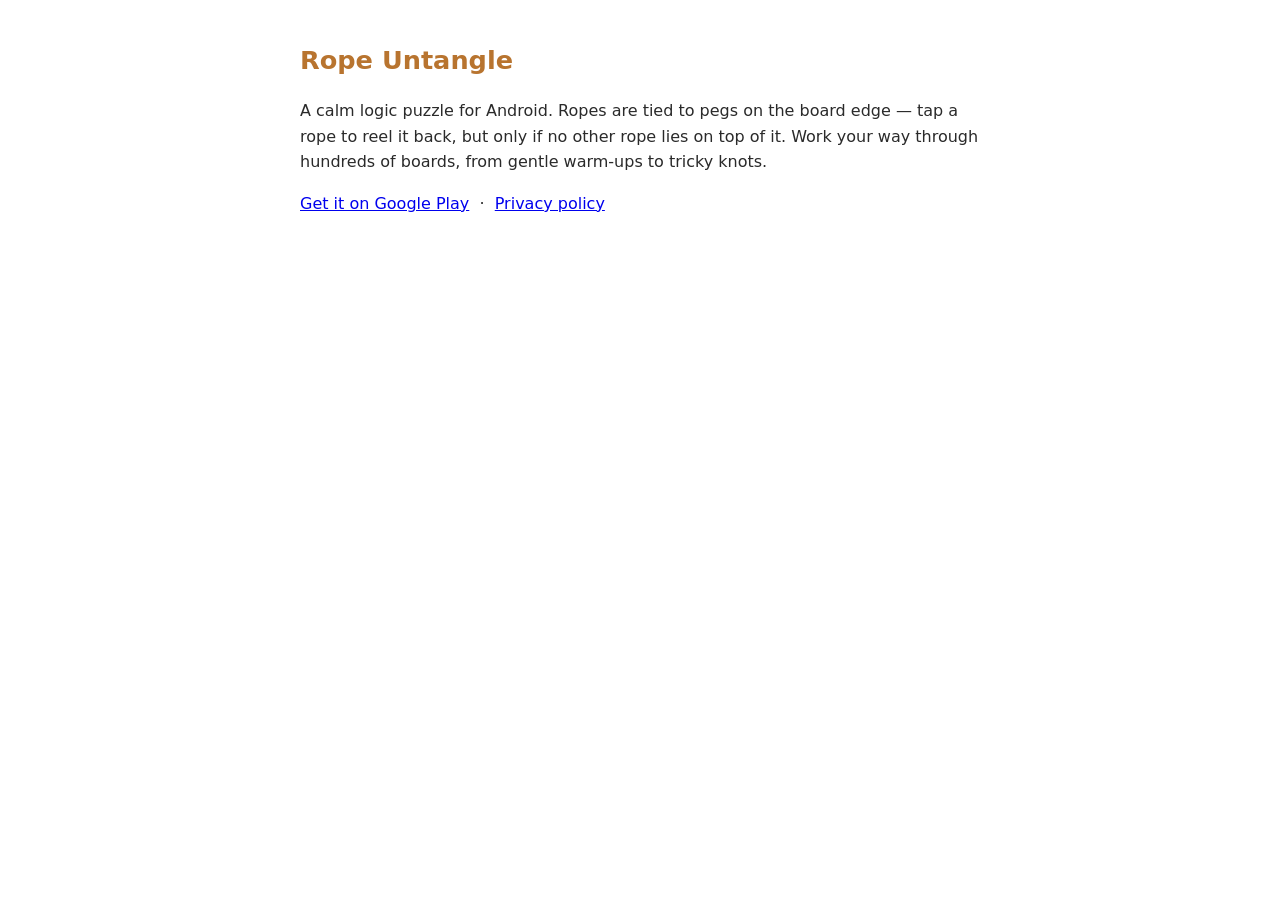
==== index.html @ ff1aed51 "initial version" ====
<!doctype html>
<html lang="en"><head><meta charset="utf-8"><meta name="viewport" content="width=device-width, initial-scale=1">
<title>Rope Untangle</title>
<style>body{font-family:system-ui,sans-serif;max-width:680px;margin:40px auto;padding:0 20px;line-height:1.6;color:#2a2a2a}h1{font-size:1.6rem;color:#B8742F}</style>
</head><body>
<h1>Rope Untangle</h1>
<p>A calm logic puzzle for Android. Ropes are tied to pegs on the board edge — tap a rope to reel it back, but only if no other rope lies on top of it. Work your way through hundreds of boards, from gentle warm-ups to tricky knots.</p>
<p><a href="https://play.google.com/store/apps/details?id=com.harim.ropeuntangle">Get it on Google Play</a> &nbsp;·&nbsp; <a href="privacy-policy.html">Privacy policy</a></p>
</body></html>
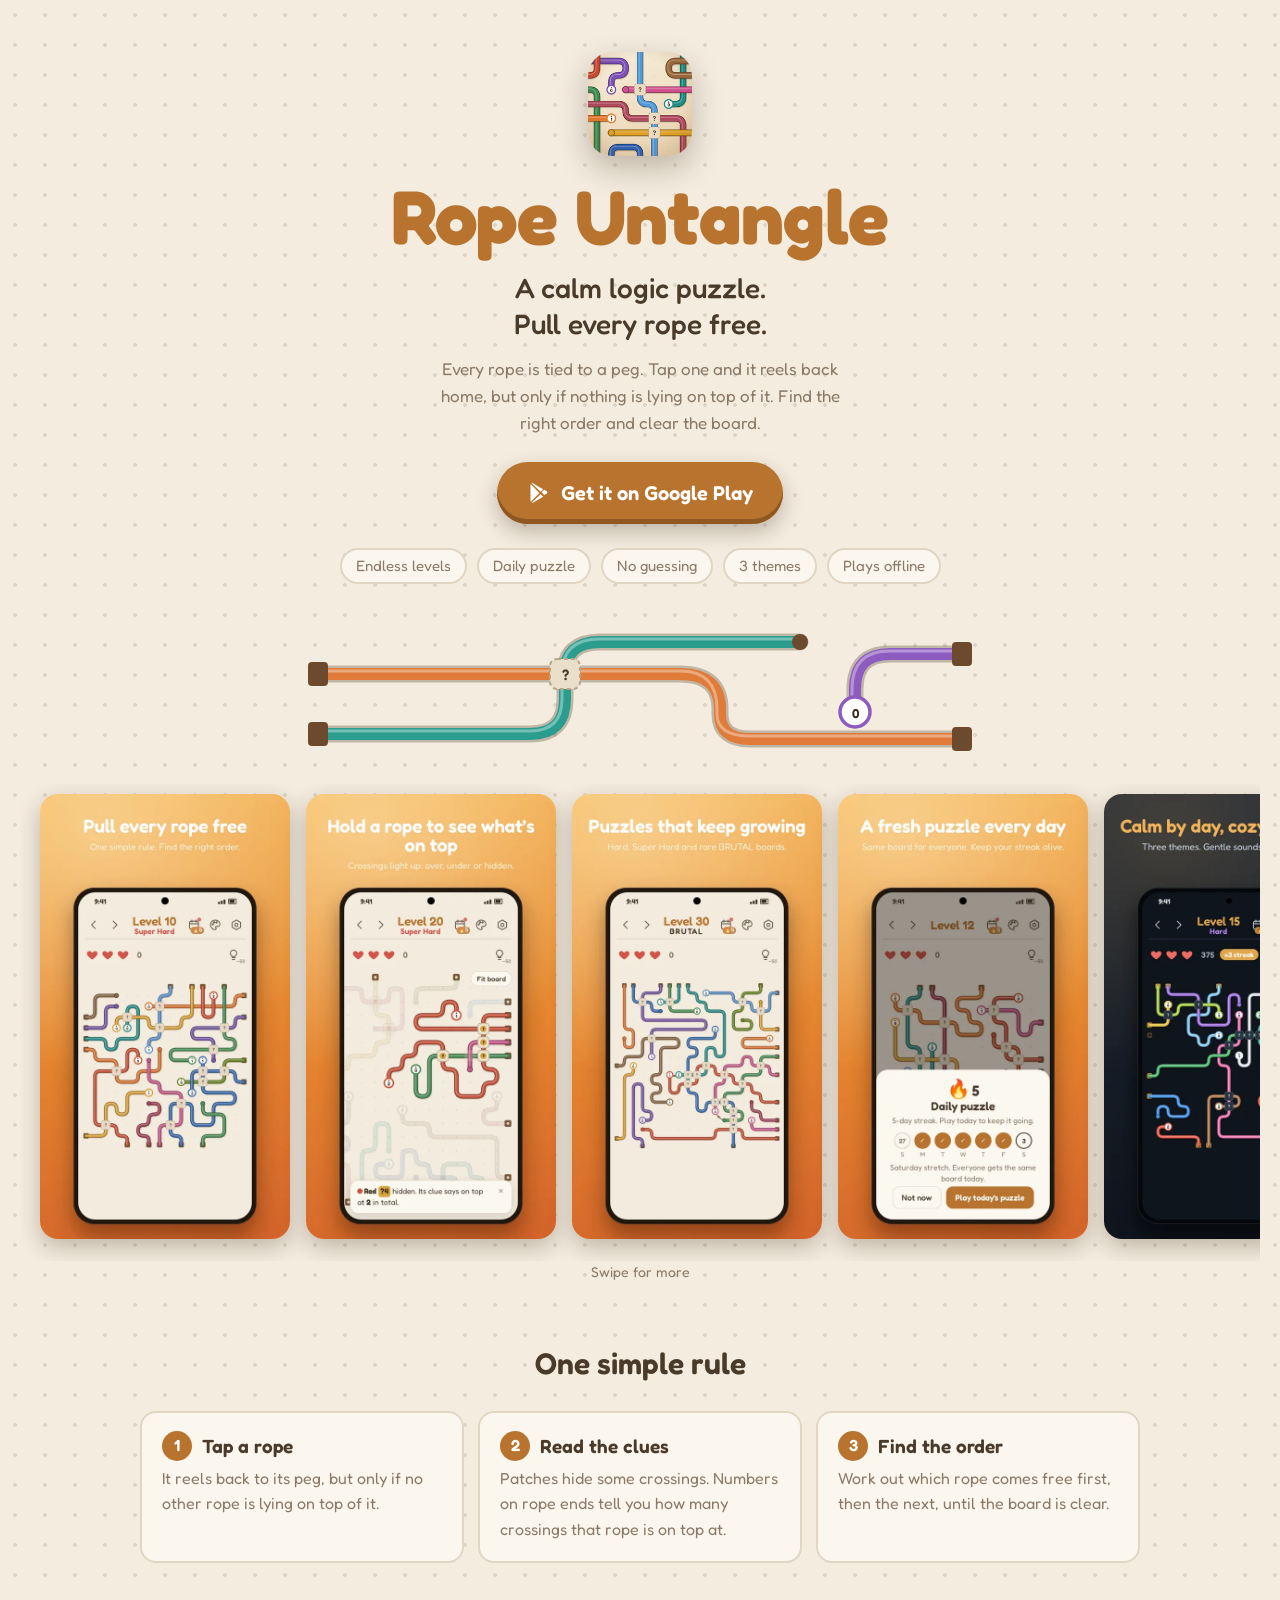
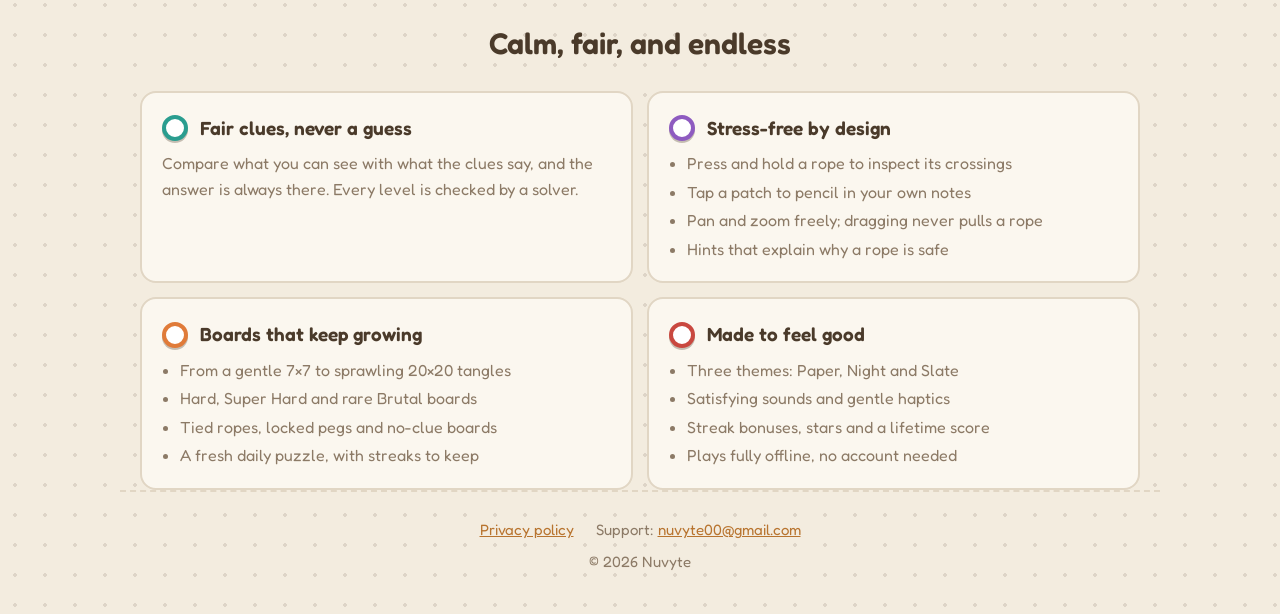
==== commit d09c1c4c: "Redesign site in the game's Paper/Night style: hero, rope illustration, screenshots, how it works, f" ====
--- a/index.html
+++ b/index.html
@@ -1,9 +1,96 @@
 <!doctype html>
-<html lang="en"><head><meta charset="utf-8"><meta name="viewport" content="width=device-width, initial-scale=1">
-<title>Rope Untangle</title>
-<style>body{font-family:system-ui,sans-serif;max-width:680px;margin:40px auto;padding:0 20px;line-height:1.6;color:#2a2a2a}h1{font-size:1.6rem;color:#B8742F}</style>
-</head><body>
-<h1>Rope Untangle</h1>
-<p>A calm logic puzzle for Android. Ropes are tied to pegs on the board edge — tap a rope to reel it back, but only if no other rope lies on top of it. Work your way through hundreds of boards, from gentle warm-ups to tricky knots.</p>
-<p><a href="https://play.google.com/store/apps/details?id=com.harim.ropeuntangle">Get it on Google Play</a> &nbsp;·&nbsp; <a href="privacy-policy.html">Privacy policy</a></p>
-</body></html>
+<html lang="en">
+<head>
+<meta charset="utf-8">
+<meta name="viewport" content="width=device-width, initial-scale=1">
+<title>Rope Untangle: Logic Puzzle</title>
+<meta name="description" content="Pull every rope free in a calm, endless logic puzzle. One simple rule, fair clues, and no guessing needed. For Android.">
+<meta name="theme-color" content="#F3ECDF" media="(prefers-color-scheme: light)">
+<meta name="theme-color" content="#10151C" media="(prefers-color-scheme: dark)">
+<meta property="og:title" content="Rope Untangle: Logic Puzzle">
+<meta property="og:description" content="A calm logic puzzle. Pull every rope free.">
+<meta property="og:image" content="https://nuvyte.github.io/rope-untangle/img/og-1024x500.png">
+<meta property="og:url" content="https://nuvyte.github.io/rope-untangle/">
+<meta name="twitter:card" content="summary_large_image">
+<link rel="icon" type="image/png" sizes="32x32" href="img/favicon-32.png">
+<link rel="apple-touch-icon" href="img/apple-touch-icon.png">
+<link rel="preconnect" href="https://fonts.googleapis.com">
+<link rel="preconnect" href="https://fonts.gstatic.com" crossorigin>
+<link href="https://fonts.googleapis.com/css2?family=Fredoka:wght@400;500;600;700&display=swap" rel="stylesheet">
+<link rel="stylesheet" href="style.css">
+</head>
+<body>
+<header class="hero wrap">
+  <img class="app-icon" src="img/icon-192.png" alt="" width="104" height="104">
+  <h1>Rope Untangle</h1>
+  <p class="tagline">A calm logic puzzle.<br>Pull every rope free.</p>
+  <p class="sub">Every rope is tied to a peg. Tap one and it reels back home, but only if nothing is lying on top of it. Find the right order and clear the board.</p>
+  <a class="cta" href="https://play.google.com/store/apps/details?id=com.nuvyte.ropeuntangle">
+    <svg viewBox="0 0 24 24" aria-hidden="true"><path fill="currentColor" d="M4.2 2.4c-.3.3-.4.8-.4 1.3v16.6c0 .5.1 1 .4 1.3l9.3-9.6zM14.9 13.4l2.7 2.8-11.2 6.4c-.5.3-1 .3-1.4.1zM18.8 8.5l2.7 1.6c.9.5.9 1.9 0 2.4l-2.7 1.6-3-3zM5 1.3c.4-.2.9-.2 1.4.1l11.2 6.4-2.7 2.8z"/></svg>
+    Get it on Google Play
+  </a>
+  <ul class="facts">
+    <li>Endless levels</li><li>Daily puzzle</li><li>No guessing</li><li>3 themes</li><li>Plays offline</li>
+  </ul>
+
+  <svg class="ropes" viewBox="0 0 720 150" aria-hidden="true">
+    <!-- teal: underneath -->
+    <path class="o" d="M40 120 H250 Q285 120 285 85 V60 Q285 28 320 28 H520"/>
+    <path stroke="#2A9D8F" stroke-width="12" d="M40 120 H250 Q285 120 285 85 V60 Q285 28 320 28 H520"/>
+    <path class="h" d="M40 117 H250 Q282 117 282 85 V60 Q282 25 320 25 H520"/>
+    <!-- orange: on top of teal -->
+    <path class="o" d="M40 60 H400 Q440 60 440 95 V100 Q440 125 470 125 H680"/>
+    <path stroke="#E07B39" stroke-width="12" d="M40 60 H400 Q440 60 440 95 V100 Q440 125 470 125 H680"/>
+    <path class="h" d="M40 57 H400 Q437 57 437 95 V100 Q437 122 470 122 H680"/>
+    <!-- purple: ends free at a clue -->
+    <path class="o" d="M680 40 H610 Q575 40 575 75 V82"/>
+    <path stroke="#8E5BC0" stroke-width="12" d="M680 40 H610 Q575 40 575 75 V82"/>
+    <path class="h" d="M680 37 H610 Q572 37 572 75 V82"/>
+    <rect class="peg" x="28" y="108" width="20" height="24" rx="4"/><rect class="peg" x="28" y="48" width="20" height="24" rx="4"/>
+    <rect class="peg" x="672" y="113" width="20" height="24" rx="4"/><rect class="peg" x="672" y="28" width="20" height="24" rx="4"/>
+    <circle class="peg" cx="520" cy="28" r="8"/>
+    <circle class="clue" cx="575" cy="98" r="15" stroke="#8E5BC0"/><text class="clue-n" x="575" y="99">0</text>
+    <!-- hidden crossing -->
+    <rect class="patch" x="270" y="45" width="30" height="30" rx="7"/><text x="285" y="60">?</text>
+  </svg>
+</header>
+
+<main>
+  <div class="shots" tabindex="0" aria-label="Screenshots">
+    <img src="img/shot-01-level10.webp" alt="A Super Hard level full of tangled ropes" width="540" height="960" loading="lazy">
+    <img src="img/shot-02-inspect.webp" alt="Holding a rope to inspect its crossings" width="540" height="960" loading="lazy">
+    <img src="img/shot-03-brutal.webp" alt="A Brutal board" width="540" height="960" loading="lazy">
+    <img src="img/shot-04-daily.webp" alt="The daily puzzle" width="540" height="960" loading="lazy">
+    <img src="img/shot-05-night.webp" alt="The Night theme" width="540" height="960" loading="lazy">
+    <img src="img/shot-06-win.webp" alt="A cleared board" width="540" height="960" loading="lazy">
+  </div>
+  <p class="hint">Swipe for more</p>
+
+  <section class="wrap">
+    <h2>One simple rule</h2>
+    <div class="steps">
+      <div class="step"><b>Tap a rope</b><p>It reels back to its peg, but only if no other rope is lying on top of it.</p></div>
+      <div class="step"><b>Read the clues</b><p>Patches hide some crossings. Numbers on rope ends tell you how many crossings that rope is on top at.</p></div>
+      <div class="step"><b>Find the order</b><p>Work out which rope comes free first, then the next, until the board is clear.</p></div>
+    </div>
+
+    <h2>Calm, fair, and endless</h2>
+    <div class="grid">
+      <div class="card"><h3><span class="end" style="--c:#2A9D8F"></span>Fair clues, never a guess</h3>
+        <p>Compare what you can see with what the clues say, and the answer is always there. Every level is checked by a solver.</p></div>
+      <div class="card"><h3><span class="end" style="--c:#8E5BC0"></span>Stress-free by design</h3>
+        <ul><li>Press and hold a rope to inspect its crossings</li><li>Tap a patch to pencil in your own notes</li><li>Pan and zoom freely; dragging never pulls a rope</li><li>Hints that explain why a rope is safe</li></ul></div>
+      <div class="card"><h3><span class="end" style="--c:#E07B39"></span>Boards that keep growing</h3>
+        <ul><li>From a gentle 7×7 to sprawling 20×20 tangles</li><li>Hard, Super Hard and rare Brutal boards</li><li>Tied ropes, locked pegs and no-clue boards</li><li>A fresh daily puzzle, with streaks to keep</li></ul></div>
+      <div class="card"><h3><span class="end" style="--c:#C9483F"></span>Made to feel good</h3>
+        <ul><li>Three themes: Paper, Night and Slate</li><li>Satisfying sounds and gentle haptics</li><li>Streak bonuses, stars and a lifetime score</li><li>Plays fully offline, no account needed</li></ul></div>
+    </div>
+  </section>
+</main>
+
+<footer class="wrap">
+  <nav><a href="privacy-policy.html">Privacy policy</a><span>Support: <a href="mailto:nuvyte00@gmail.com">nuvyte00@gmail.com</a></span></nav>
+  © 2026 Nuvyte
+</footer>
+</body>
+</html>
--- a/style.css
+++ b/style.css
@@ -0,0 +1,75 @@
+/* Rope Untangle site: "Paper" by day, "Night" in dark mode, like the game's themes */
+:root{
+  --page:#F3ECDF;--card:#FBF7EF;--line:#E1D6C4;--ink:#4A3A2A;--muted:#8C7A66;--accent:#B8742F;--accent-edge:#8F5820;--on-accent:#fff;
+  --dot:rgba(74,58,42,.13);--peg:#6B4A2E;--patch:#EADFCB;--patch-edge:#B9A68A;--shade:rgba(60,40,20,.28);
+  color-scheme:light;
+}
+@media (prefers-color-scheme:dark){:root{
+  --page:#10151C;--card:#18202A;--line:#253040;--ink:#E6EBF1;--muted:#97A3B5;--accent:#E2A64B;--accent-edge:#A8732A;--on-accent:#1B1206;
+  --dot:rgba(151,163,181,.13);--peg:#B58A3C;--patch:#2A3546;--patch-edge:#4A5A70;--shade:rgba(0,0,0,.45);
+  color-scheme:dark}}
+*,*::before,*::after{box-sizing:border-box}
+html{-webkit-text-size-adjust:100%}
+body{margin:0;background:var(--page);color:var(--ink);font:17px/1.6 'Fredoka','Trebuchet MS','Avenir Next',system-ui,sans-serif;
+  background-image:radial-gradient(var(--dot) 1.6px,transparent 1.8px);background-size:30px 30px}
+a{color:var(--accent)}
+img{max-width:100%;display:block}
+.wrap{max-width:1040px;margin:0 auto;padding-inline:20px}
+
+/* hero */
+.hero{text-align:center;padding-block:52px 10px}
+.app-icon{width:104px;height:104px;border-radius:24px;margin:0 auto 22px;box-shadow:0 12px 30px var(--shade)}
+.hero h1{margin:0;font-size:clamp(44px,10vw,76px);font-weight:700;line-height:1;color:var(--accent);letter-spacing:-.5px}
+.tagline{font-size:clamp(21px,4vw,28px);font-weight:500;line-height:1.3;margin:16px 0 12px}
+.sub{color:var(--muted);margin:0 auto 26px;max-width:40ch}
+.cta{display:inline-flex;align-items:center;gap:12px;background:var(--accent);color:var(--on-accent);text-decoration:none;font-weight:600;font-size:20px;
+  padding:15px 30px;border-radius:999px;box-shadow:inset 0 -5px 0 var(--accent-edge),0 8px 20px var(--shade)}
+.cta:active{transform:translateY(3px);box-shadow:inset 0 -2px 0 var(--accent-edge)}
+.cta svg{width:22px;height:22px;flex:none}
+.facts{display:flex;flex-wrap:wrap;justify-content:center;gap:8px 10px;list-style:none;padding:0;margin:24px 0 0}
+.facts li{border:2px solid var(--line);background:var(--card);border-radius:999px;padding:4px 14px;font-size:15px;color:var(--muted)}
+
+/* decorative ropes, drawn like the game: outline, colour, highlight; pegs at the ends; a "?" patch at a hidden crossing */
+.ropes{display:block;width:min(720px,100%);height:auto;margin:30px auto 10px}
+.ropes path{fill:none;stroke-linecap:round;stroke-linejoin:round}
+.ropes .o{stroke:var(--shade);stroke-width:17}
+.ropes .h{stroke:rgba(255,255,255,.35);stroke-width:3}
+.ropes .peg{fill:var(--peg)}
+.ropes .patch{fill:var(--patch);stroke:var(--patch-edge);stroke-width:2;stroke-dasharray:4 3}
+.ropes text{font:600 15px 'Fredoka',system-ui,sans-serif;fill:var(--ink);text-anchor:middle;dominant-baseline:central}
+.ropes .clue{fill:#fff;stroke-width:3.5}
+.ropes .clue-n{fill:#3A2A1A;font-size:13px}
+
+/* screenshots */
+.shots{display:flex;gap:16px;overflow-x:auto;scroll-snap-type:x mandatory;padding:10px 20px 22px;margin:0 auto;max-width:1240px;
+  scrollbar-width:thin;scrollbar-color:var(--line) transparent}
+.shots img{flex:none;width:clamp(200px,58vw,250px);aspect-ratio:9/16;height:auto;border-radius:18px;scroll-snap-align:center;box-shadow:0 8px 22px var(--shade)}
+.hint{text-align:center;color:var(--muted);font-size:14px;margin:0}
+
+/* sections */
+section h2{font-size:clamp(24px,4vw,30px);font-weight:600;text-align:center;margin:56px 0 24px}
+.steps{display:grid;grid-template-columns:repeat(auto-fit,minmax(min(100%,240px),1fr));gap:14px;counter-reset:s}
+.step{background:var(--card);border:2px solid var(--line);border-radius:16px;padding:18px 20px}
+.step b{display:block;font-size:19px;font-weight:600;margin-bottom:4px}
+.step b::before{counter-increment:s;content:counter(s);display:inline-grid;place-items:center;width:30px;height:30px;margin-right:10px;border-radius:50%;
+  background:var(--accent);color:var(--on-accent);font-size:16px;vertical-align:2px}
+.step p,.card p{margin:0;color:var(--muted);font-size:16px}
+.grid{display:grid;grid-template-columns:repeat(auto-fit,minmax(min(100%,400px),1fr));gap:14px}
+.card{background:var(--card);border:2px solid var(--line);border-radius:16px;padding:20px 20px 16px}
+.card h3{display:flex;align-items:center;gap:12px;margin:0 0 8px;font-size:19px;font-weight:600}
+.card ul{margin:0;padding-left:18px;color:var(--muted);font-size:16px}.card li{margin-bottom:3px}
+.end{--c:#8E5BC0;width:26px;height:26px;border-radius:50%;background:#fff;border:4px solid var(--c);flex:none;box-shadow:0 2px 0 var(--shade)}
+
+/* footer */
+footer{margin-top:64px;border-top:2px dashed var(--line);padding-block:26px 40px;text-align:center;color:var(--muted);font-size:15px}
+footer nav{display:flex;flex-wrap:wrap;justify-content:center;gap:6px 22px;margin-bottom:8px}
+
+/* privacy page */
+.doc{max-width:720px;margin:0 auto;padding-block:28px 20px}
+.doc header{display:flex;align-items:center;gap:14px;margin-bottom:24px}
+.doc header img{width:52px;height:52px;border-radius:12px}
+.doc header a{text-decoration:none;color:var(--accent);font-weight:600;font-size:20px}
+.doc h1{font-size:clamp(28px,5vw,36px);font-weight:600;line-height:1.2;margin:0 0 4px}
+.doc h2{font-size:21px;font-weight:600;margin:30px 0 6px;text-align:left}
+.doc p{margin:0 0 12px}
+.doc .date{color:var(--muted);margin-bottom:24px}
